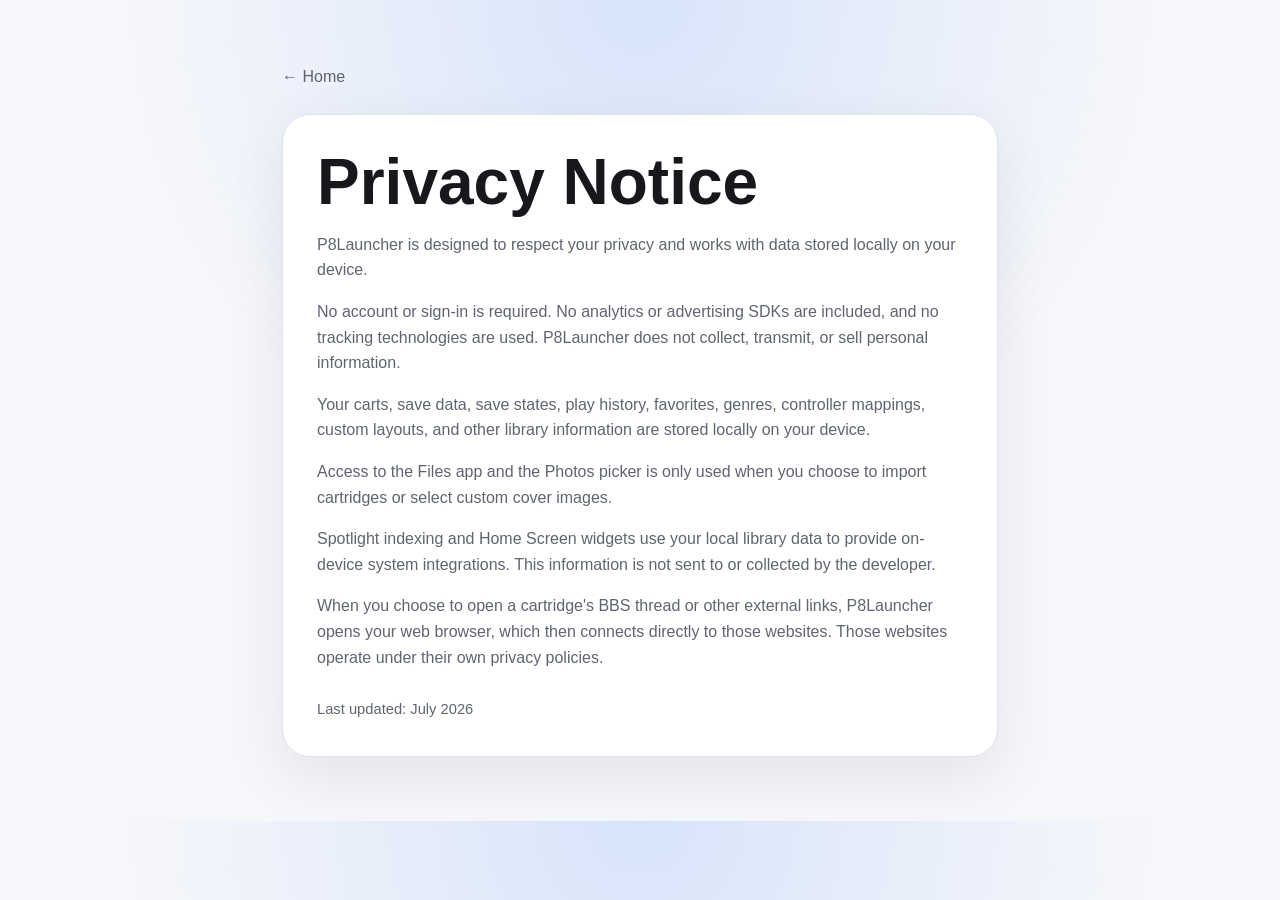
==== privacy/index.html @ 56966b21 "Add privacy notice HTML file for P8Launcher This file contains the privacy notice for P8Launcher, ou" ====
<!doctype html>
<html lang="en">
<head>
    <meta charset="utf-8">
    <meta name="viewport" content="width=device-width, initial-scale=1">
    <title>P8Launcher Privacy Notice</title>
    <link rel="stylesheet" href="/styles.css">
</head>
<body>
<main>
    <a class="back" href="/">← Home</a>

    <section class="card">
        <h1>Privacy Notice</h1>

        <p>P8Launcher is designed to respect your privacy and works with data stored locally on your device.</p>

        <p>No account or sign-in is required. No analytics or advertising SDKs are included, and no tracking technologies are used. P8Launcher does not collect, transmit, or sell personal information.</p>

        <p>Your carts, save data, save states, play history, favorites, genres, controller mappings, custom layouts, and other library information are stored locally on your device.</p>

        <p>Access to the Files app and the Photos picker is only used when you choose to import cartridges or select custom cover images.</p>

        <p>Spotlight indexing and Home Screen widgets use your local library data to provide on-device system integrations. This information is not sent to or collected by the developer.</p>

        <p>When you choose to open a cartridge's BBS thread or other external links, P8Launcher opens your web browser, which then connects directly to those websites. Those websites operate under their own privacy policies.</p>

        <footer>Last updated: July 2026</footer>
    </section>
</main>
</body>
</html>
---- styles.css ----
:root {
    color-scheme: light dark;
    --bg: #f6f7fb;
    --card: #ffffff;
    --text: #17181c;
    --muted: #5f6470;
    --border: #dfe3eb;
    --accent: #3b82f6;
}

@media (prefers-color-scheme: dark) {
    :root {
        --bg: #101114;
        --card: #181a20;
        --text: #f4f4f5;
        --muted: #a1a1aa;
        --border: #2b2f3a;
        --accent: #8ab4ff;
    }
}

* {
    box-sizing: border-box;
}

body {
    margin: 0;
    font-family: -apple-system, BlinkMacSystemFont, "Segoe UI", sans-serif;
    background:
        radial-gradient(circle at top,
        rgba(59, 130, 246, 0.16),
        transparent 32rem),
        var(--bg);
    color: var(--text);
    line-height: 1.6;
}

main {
    max-width: 760px;
    margin: 0 auto;
    padding: 64px 22px;
}

.card {
    background: var(--card);
    border: 1px solid var(--border);
    border-radius: 28px;
    padding: 34px;
    box-shadow: 0 20px 60px rgba(0, 0, 0, 0.08);
}

h1 {
    font-size: clamp(2.1rem, 6vw, 4rem);
    line-height: 1.05;
    margin: 0 0 12px;
}

h2 {
    font-size: 2.2rem;
    margin: 0;
}

p {
    color: var(--muted);
}

.lead {
    font-size: 1.18rem;
}

.links {
    display: grid;
    gap: 12px;
    margin-top: 28px;
}

a.button {
    display: block;
    padding: 14px 16px;
    border: 1px solid var(--border);
    border-radius: 16px;
    color: var(--text);
    text-decoration: none;
    font-weight: 600;
    background: color-mix(in srgb, var(--card), var(--accent) 5%);
    transition: border-color 0.2s ease;
}

a.button:hover {
    border-color: var(--accent);
}

footer {
    margin-top: 28px;
    color: var(--muted);
    font-size: 0.92rem;
}

.small {
    font-size: 0.95rem;
}

.back {
    display: inline-block;
    margin-bottom: 24px;
    color: var(--muted);
    text-decoration: none;
}

/* ---------- P8Launcher ---------- */

.app-heading {
    display: flex;
    align-items: center;
    gap: 16px;
    margin-top: 42px;
    margin-bottom: 18px;
}

.app-heading h2 {
    margin: 0;
}

.app-icon {
    width: 72px;
    height: 72px;
    border-radius: 16px;
    flex-shrink: 0;
}

@media (max-width: 560px) {

    main {
        padding: 36px 18px;
    }

    .card {
        padding: 26px;
    }

    .app-heading {
        gap: 14px;
    }

    .app-heading h2 {
        font-size: 1.9rem;
    }

    .app-icon {
        width: 60px;
        height: 60px;
        border-radius: 14px;
    }
}
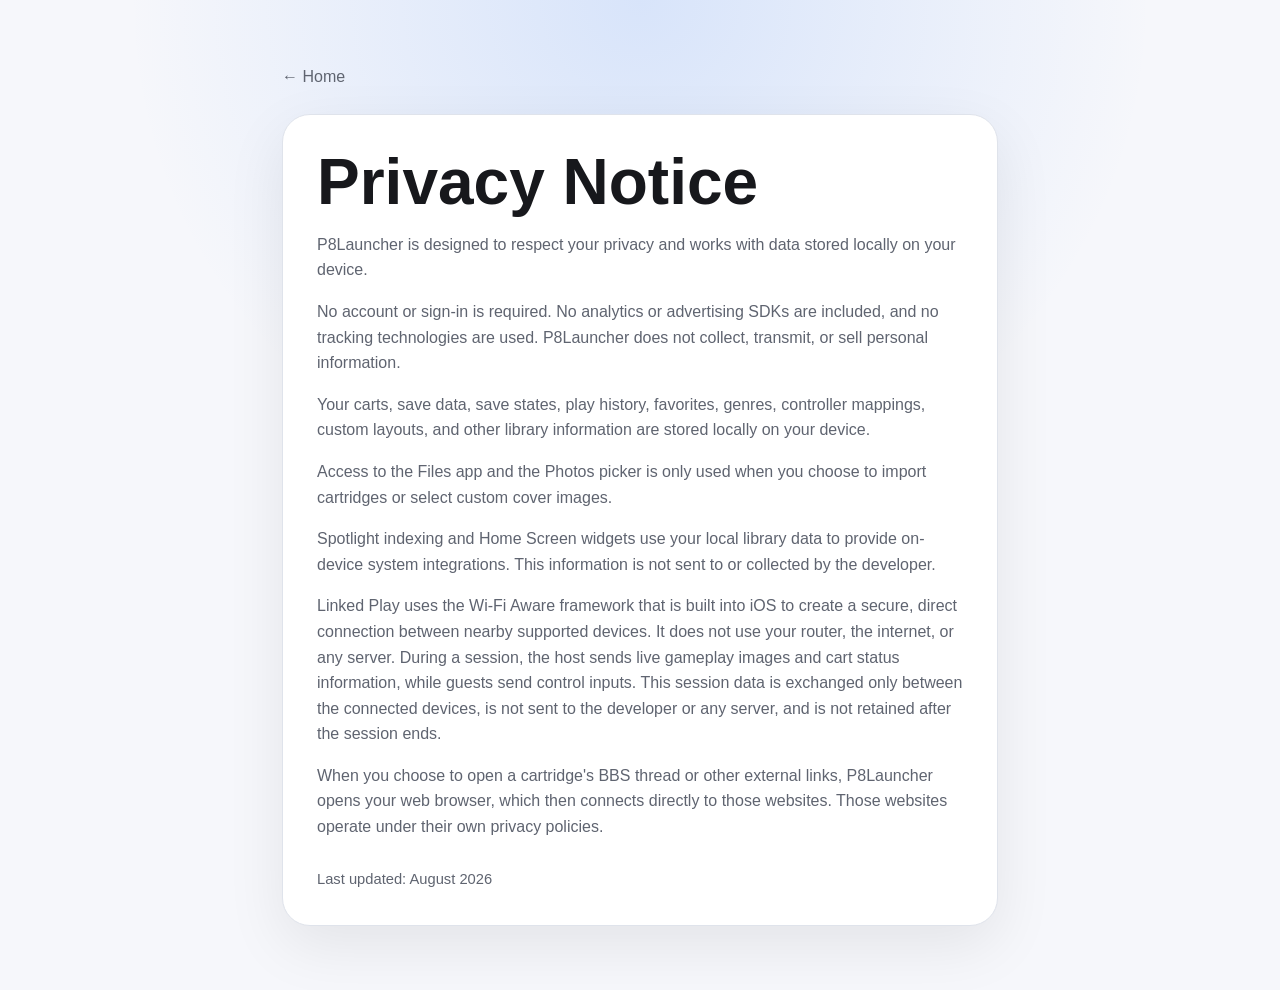
==== commit 959a4c9d: "Updated privacy policy (Linked Play added)" ====
--- a/privacy/index.html
+++ b/privacy/index.html
@@ -23,9 +23,11 @@
 
         <p>Spotlight indexing and Home Screen widgets use your local library data to provide on-device system integrations. This information is not sent to or collected by the developer.</p>
 
+        <p>Linked Play uses the Wi-Fi Aware framework that is built into iOS to create a secure, direct connection between nearby supported devices. It does not use your router, the internet, or any server. During a session, the host sends live gameplay images and cart status information, while guests send control inputs. This session data is exchanged only between the connected devices, is not sent to the developer or any server, and is not retained after the session ends.</p>
+
         <p>When you choose to open a cartridge's BBS thread or other external links, P8Launcher opens your web browser, which then connects directly to those websites. Those websites operate under their own privacy policies.</p>
 
-        <footer>Last updated: July 2026</footer>
+        <footer>Last updated: August 2026</footer>
     </section>
 </main>
 </body>
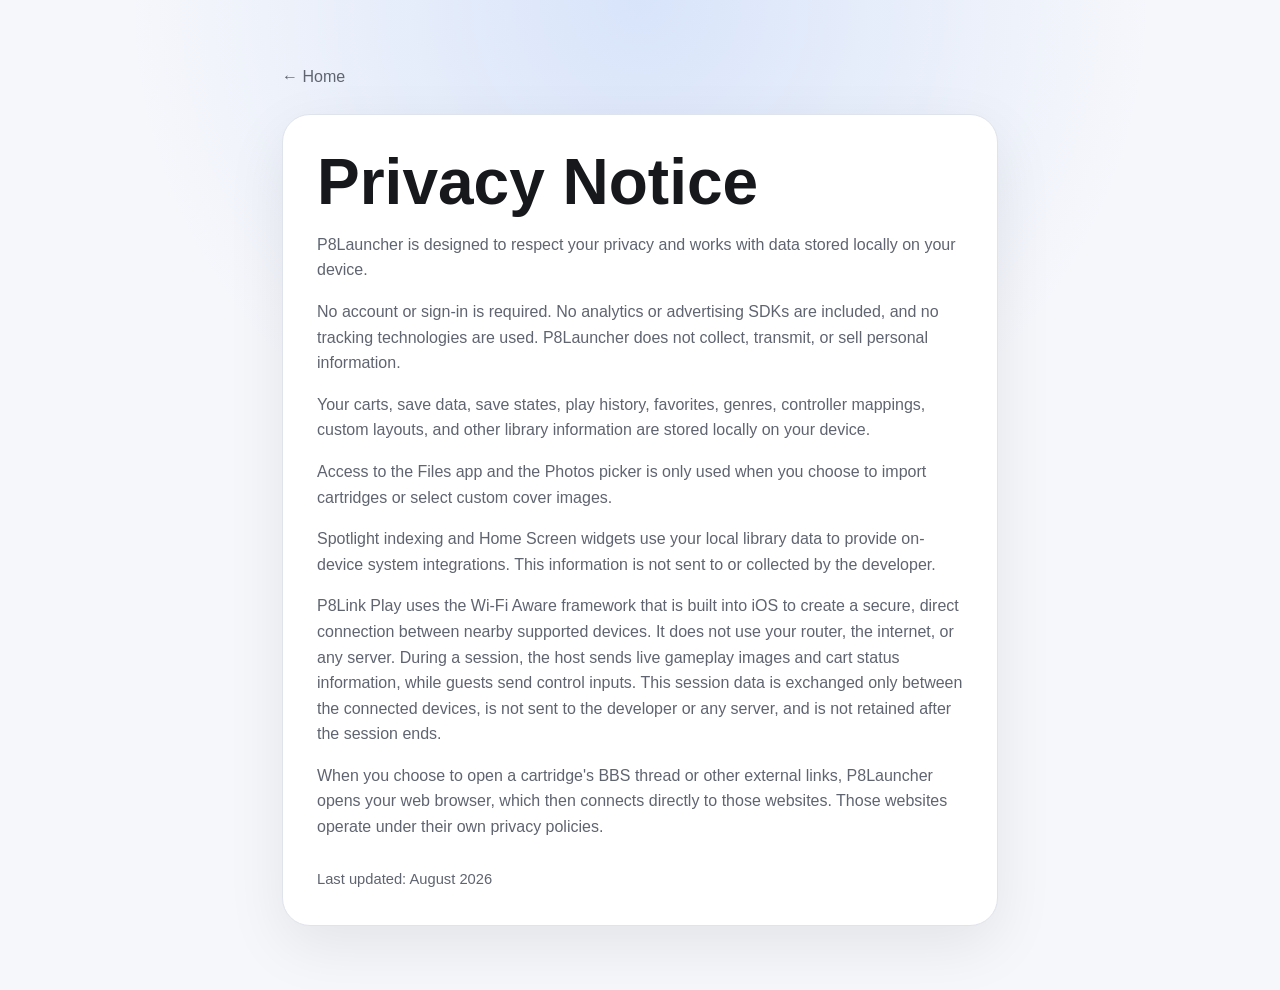
==== commit 33536b99: "Update 'Linked Play' to 'P8Link Play' in privacy policy" ====
--- a/privacy/index.html
+++ b/privacy/index.html
@@ -23,7 +23,7 @@
 
         <p>Spotlight indexing and Home Screen widgets use your local library data to provide on-device system integrations. This information is not sent to or collected by the developer.</p>
 
-        <p>Linked Play uses the Wi-Fi Aware framework that is built into iOS to create a secure, direct connection between nearby supported devices. It does not use your router, the internet, or any server. During a session, the host sends live gameplay images and cart status information, while guests send control inputs. This session data is exchanged only between the connected devices, is not sent to the developer or any server, and is not retained after the session ends.</p>
+        <p>P8Link Play uses the Wi-Fi Aware framework that is built into iOS to create a secure, direct connection between nearby supported devices. It does not use your router, the internet, or any server. During a session, the host sends live gameplay images and cart status information, while guests send control inputs. This session data is exchanged only between the connected devices, is not sent to the developer or any server, and is not retained after the session ends.</p>
 
         <p>When you choose to open a cartridge's BBS thread or other external links, P8Launcher opens your web browser, which then connects directly to those websites. Those websites operate under their own privacy policies.</p>
 
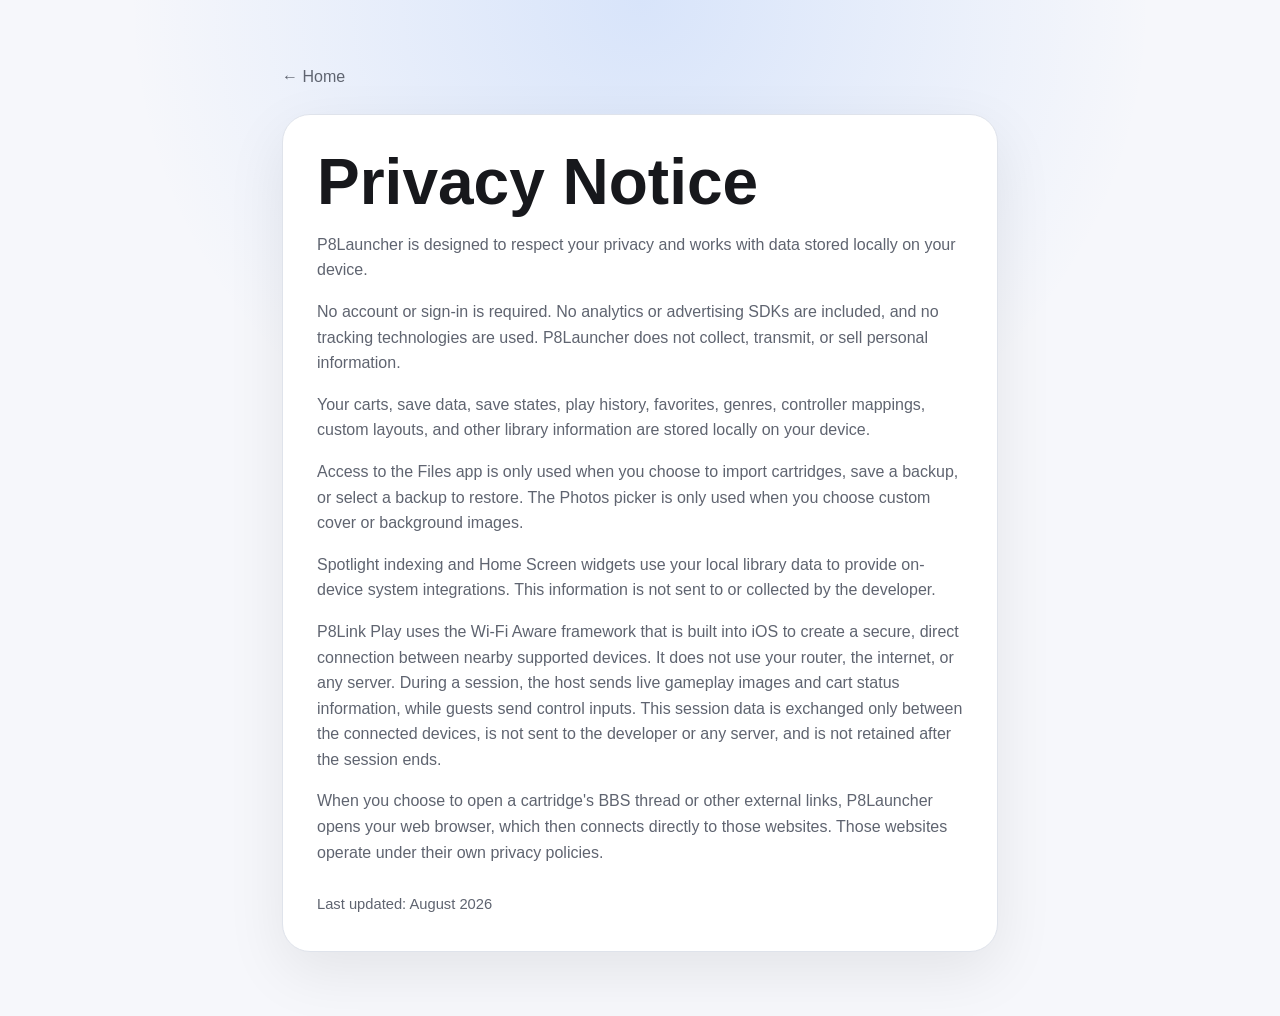
==== commit 12ae60be: "Update privacy policy regarding file access Clarified the usage of Files app and Photos picker in pr" ====
--- a/privacy/index.html
+++ b/privacy/index.html
@@ -19,7 +19,7 @@
 
         <p>Your carts, save data, save states, play history, favorites, genres, controller mappings, custom layouts, and other library information are stored locally on your device.</p>
 
-        <p>Access to the Files app and the Photos picker is only used when you choose to import cartridges or select custom cover images.</p>
+        <p>Access to the Files app is only used when you choose to import cartridges, save a backup, or select a backup to restore. The Photos picker is only used when you choose custom cover or background images.</p>
 
         <p>Spotlight indexing and Home Screen widgets use your local library data to provide on-device system integrations. This information is not sent to or collected by the developer.</p>
 
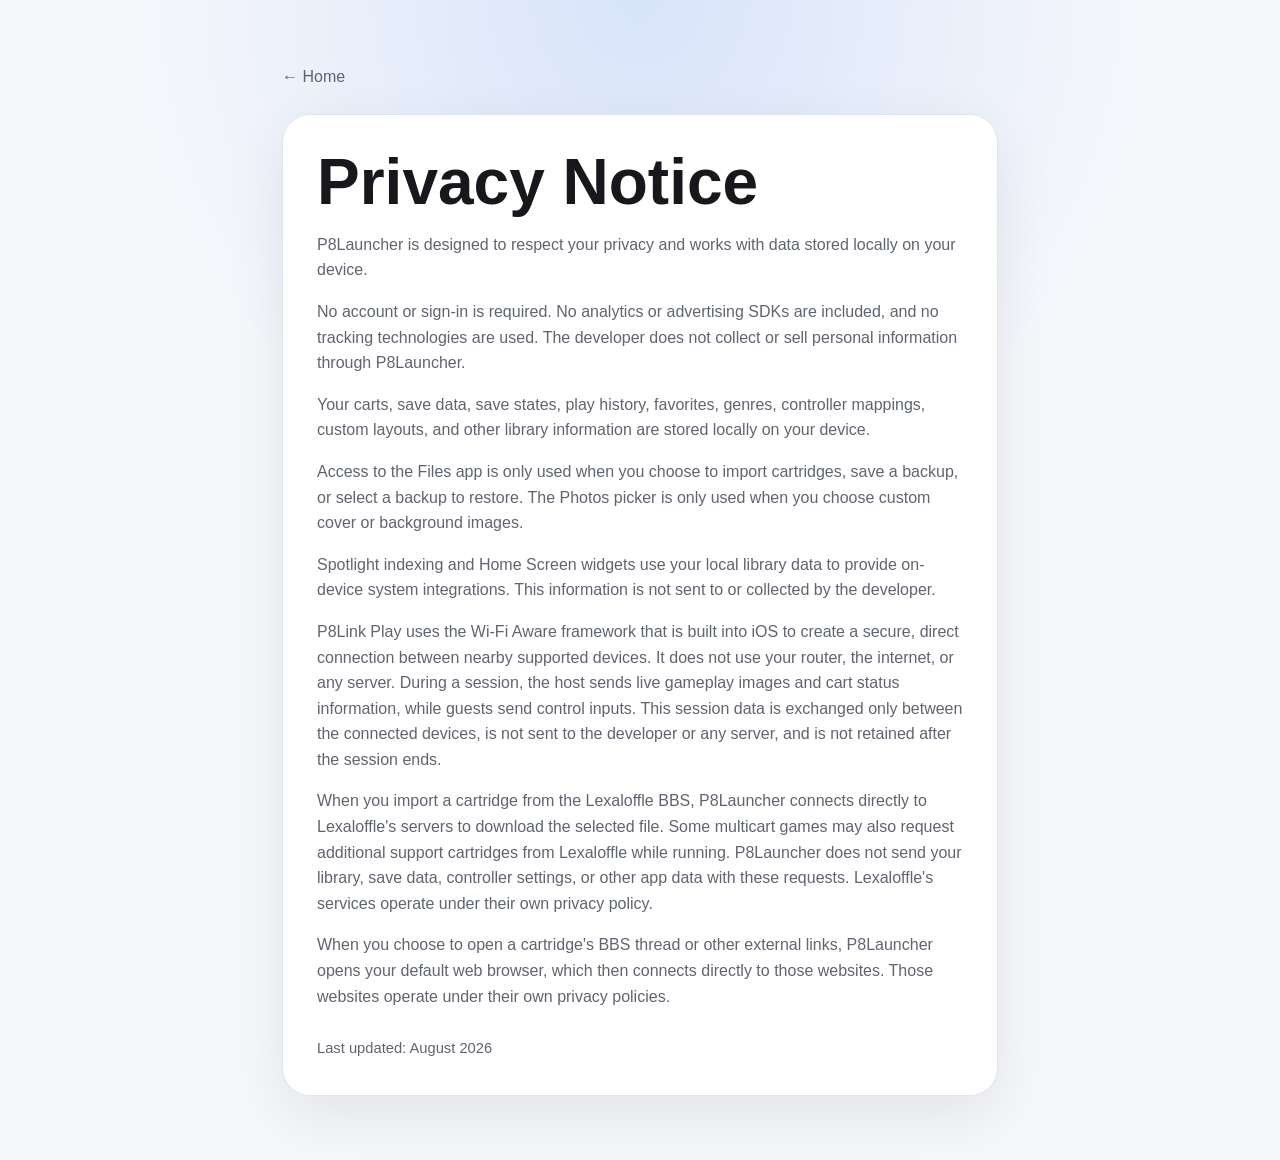
==== commit 3a71f1f5: "Further clarified privacy notice" ====
--- a/privacy/index.html
+++ b/privacy/index.html
@@ -15,7 +15,7 @@
 
         <p>P8Launcher is designed to respect your privacy and works with data stored locally on your device.</p>
 
-        <p>No account or sign-in is required. No analytics or advertising SDKs are included, and no tracking technologies are used. P8Launcher does not collect, transmit, or sell personal information.</p>
+        <p>No account or sign-in is required. No analytics or advertising SDKs are included, and no tracking technologies are used. The developer does not collect or sell personal information through P8Launcher.</p>
 
         <p>Your carts, save data, save states, play history, favorites, genres, controller mappings, custom layouts, and other library information are stored locally on your device.</p>
 
@@ -25,7 +25,9 @@
 
         <p>P8Link Play uses the Wi-Fi Aware framework that is built into iOS to create a secure, direct connection between nearby supported devices. It does not use your router, the internet, or any server. During a session, the host sends live gameplay images and cart status information, while guests send control inputs. This session data is exchanged only between the connected devices, is not sent to the developer or any server, and is not retained after the session ends.</p>
 
-        <p>When you choose to open a cartridge's BBS thread or other external links, P8Launcher opens your web browser, which then connects directly to those websites. Those websites operate under their own privacy policies.</p>
+        <p>When you import a cartridge from the Lexaloffle BBS, P8Launcher connects directly to Lexaloffle's servers to download the selected file. Some multicart games may also request additional support cartridges from Lexaloffle while running. P8Launcher does not send your library, save data, controller settings, or other app data with these requests. Lexaloffle's services operate under their own privacy policy.</p>
+
+        <p>When you choose to open a cartridge's BBS thread or other external links, P8Launcher opens your default web browser, which then connects directly to those websites. Those websites operate under their own privacy policies.</p>
 
         <footer>Last updated: August 2026</footer>
     </section>
